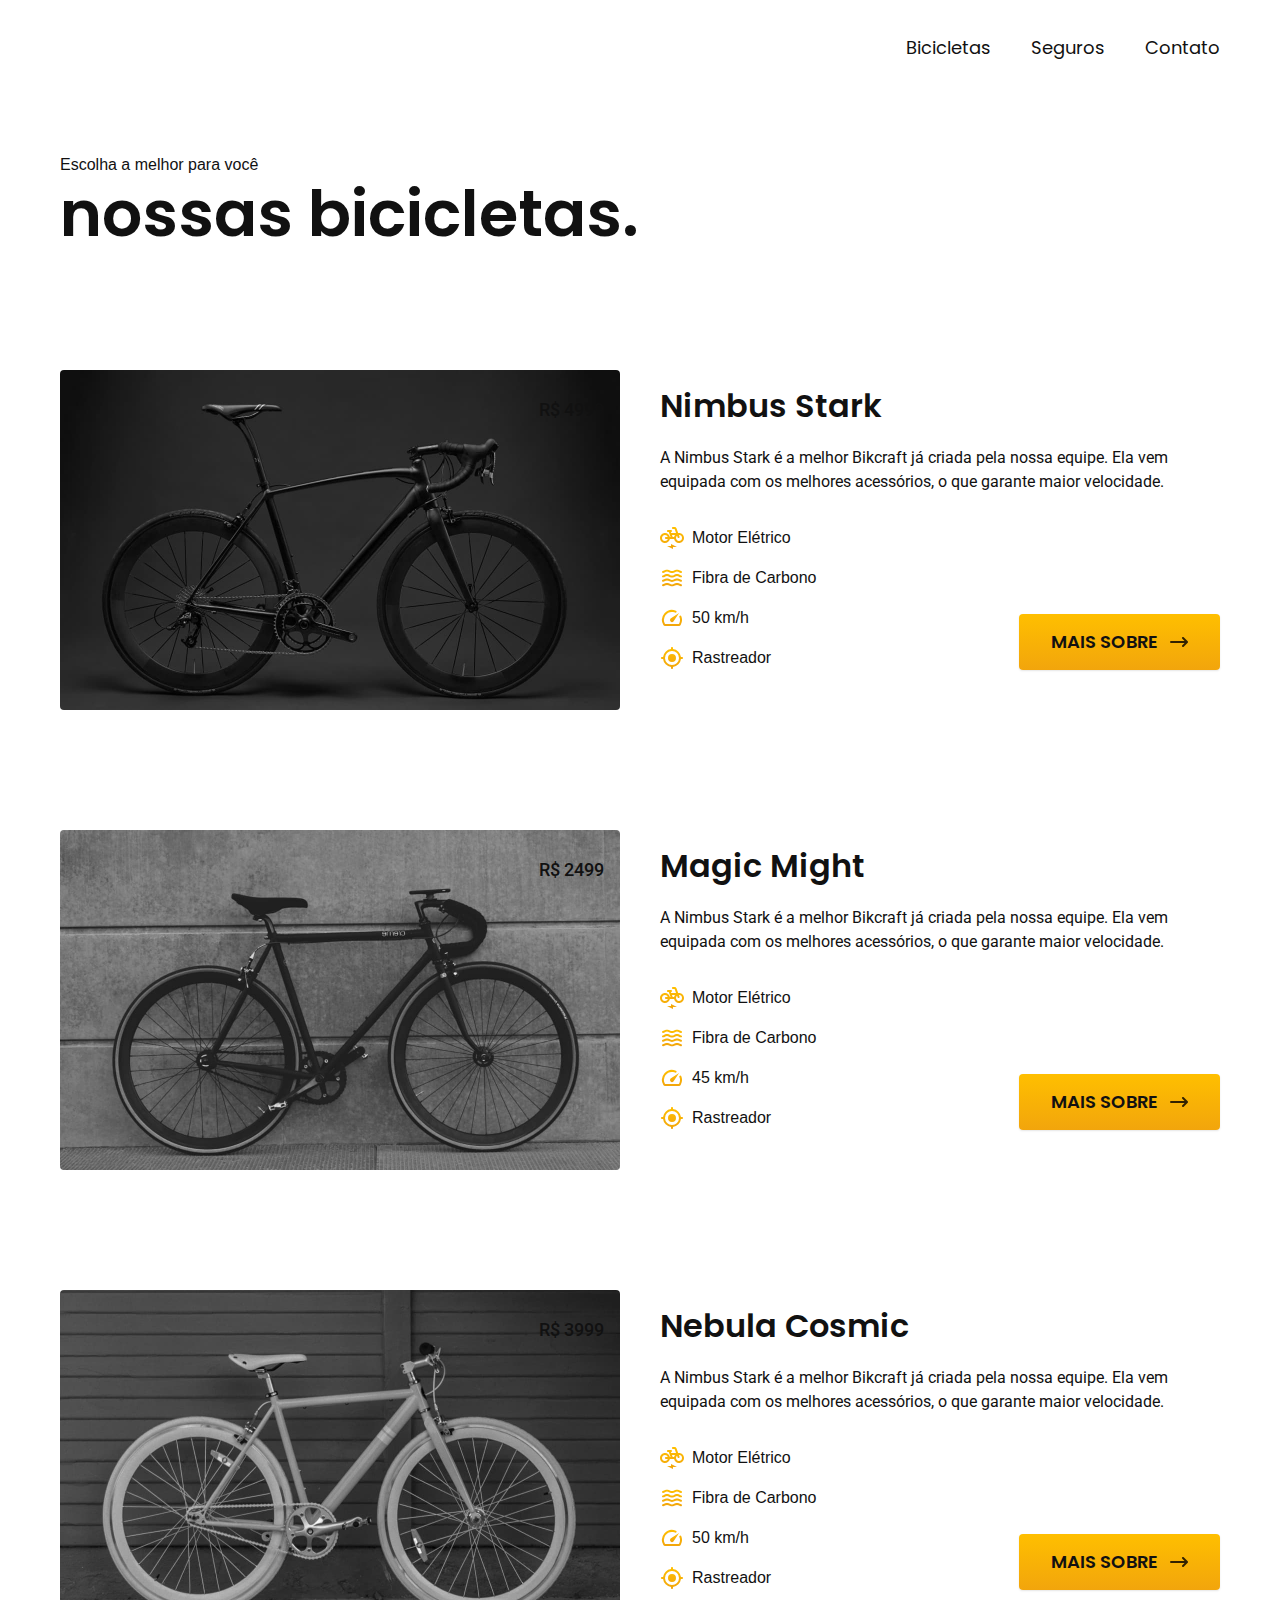
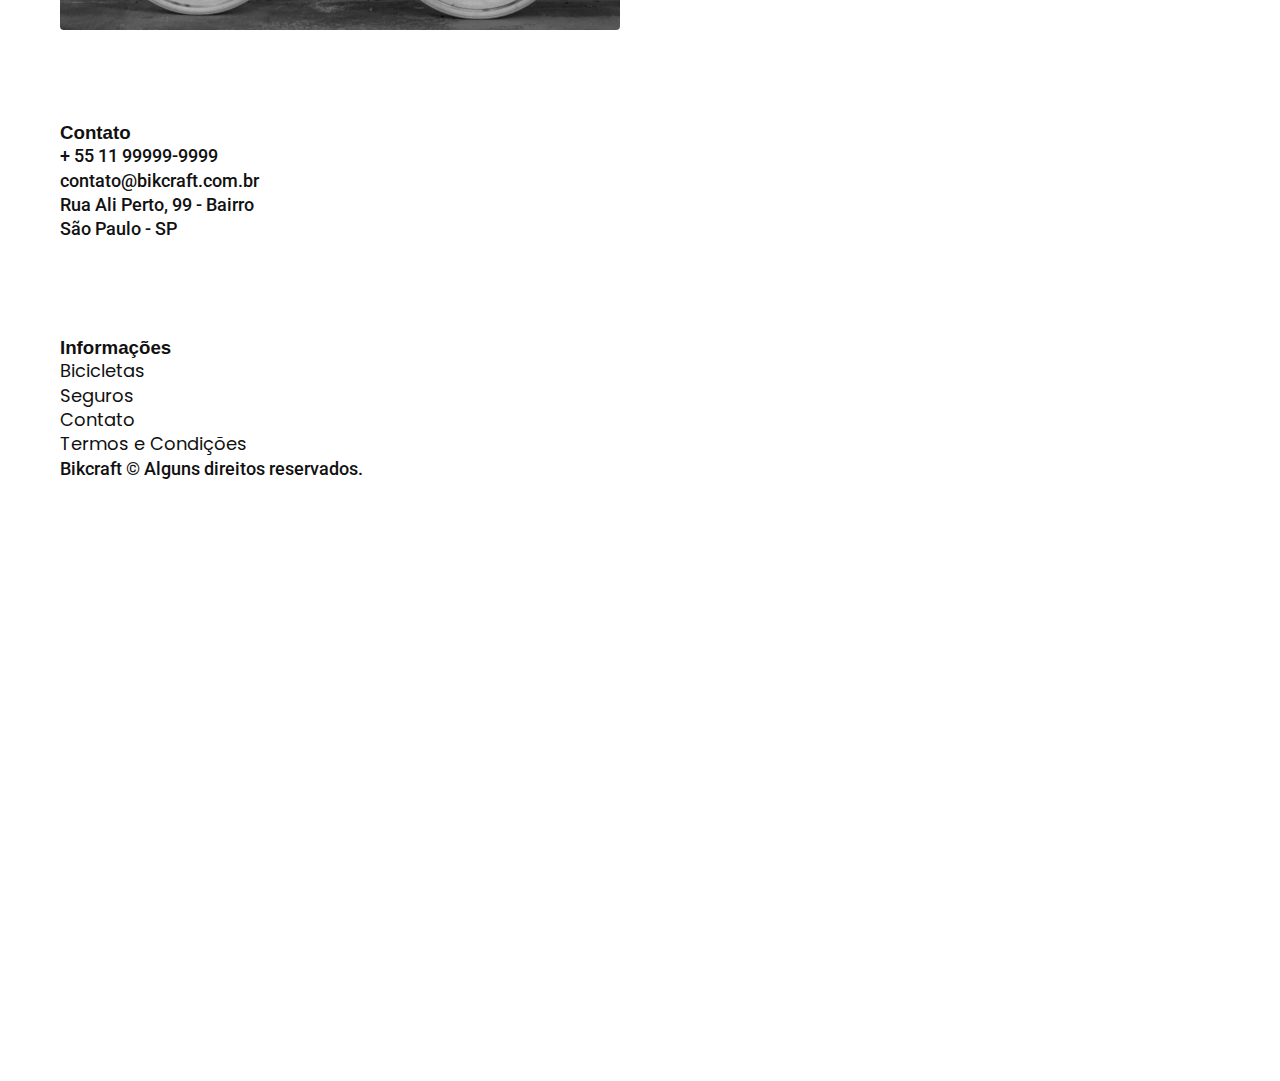
==== bicicletas.html @ a4a1ad37 "adicionado bicicletas" ====
<!DOCTYPE html>
<html lang="pt-br">

<head>
  <meta charset="UTF-8">
  <meta name="viewport" content="width=device-width, initial-scale=1.0">

  <title>Bicicletas | Bikcraft</title>
  <meta name="description" content="Bicicletas elétricas de alta precisão e qualidade, feitas sob medida para o cliente. Explore o mundo na sua velocidade com a Bikcraft.">

  <link rel="stylesheet" href="./css/style.css">

  <link rel="preconnect" href="https://fonts.googleapis.com">
  <link rel="preconnect" href="https://fonts.gstatic.com" crossorigin>
  <link href="https://fonts.googleapis.com/css2?family=Merriweather:ital,wght@1,900&family=Poppins:wght@400;600&family=Roboto:wght@400;500&display=swap" rel="stylesheet">
</head>

<body id="bicicletas">
  <header class="header-bg">
    <div class="header container">
      <a href="./">
        <img src="./img/bikcraft.svg" alt="Bikcraft">
      </a>

      <nav aria-label="primaria">
        <ul class="header-menu font-1-m cor-0">
          <li><a href="./bicicletas.html">Bicicletas</a></li>
          <li><a href="./seguros.html">Seguros</a></li>
          <li><a href="./contato.html">Contato</a></li>
        </ul>
      </nav>
    </div>
  </header>


  <main>
    <div class="titulo-bg">
      <div class="titulo container">
        <p class="font-2-1-b cor-5">Escolha a melhor para você</p>
        <h1 class="font-1-xxl cor-0">nossas bicicletas<span class="cor-p1">.</span></h1>
      </div>
    </div>


    <div class="bicicletas container">
      <div class="bicicletas-imagem">
        <img src="./img/bicicletas/nimbus.jpg" alt="Bicicleta preta">
        <span class="font-2-m cor-0">R$ 4999</span>
      </div>

      <div class="bicicletas-conteudo">
        <h2 class="font-1-xl">Nimbus Stark</h2>
        <p class="font-2-s cor-8">A Nimbus Stark é a melhor Bikcraft já criada pela nossa equipe. Ela vem equipada com os melhores acessórios, o que garante maior velocidade.</p>
        <ul class="-1-m cor-8">
          <li>
            <img src="img/icones/eletrica.svg" alt="">
            Motor Elétrico
          </li>

          <li>
            <img src="img/icones/carbono.svg" alt="">
            Fibra de Carbono
          </li>

          <li>
            <img src="img/icones/velocidade.svg" alt="">
            50 km/h
          </li>

          <li>
            <img src="img/icones/rastreador.svg" alt="">
            Rastreador
          </li>
        </ul>

        <a class="botao seta" href="./bicicletas/nimbus.html">Mais Sobre</a>
      </div>
    </div>


    <div class="bicicletas-bg">
      <div class="bicicletas container">
        <div class="bicicletas-imagem">
          <img src="./img/bicicletas/magic.jpg" alt="Bicicleta preta">
          <span class="font-2-m cor-0">R$ 2499</span>
        </div>

        <div class="bicicletas-conteudo">
          <h2 class="font-1-xl cor-0">Magic Might</h2>
          <p class="font-2-s cor-5">A Nimbus Stark é a melhor Bikcraft já criada pela nossa equipe. Ela vem equipada com os melhores acessórios, o que garante maior velocidade.</p>
          <ul class="-1-m cor-5">
            <li>
              <img src="img/icones/eletrica.svg" alt="">
              Motor Elétrico
            </li>

            <li>
              <img src="img/icones/carbono.svg" alt="">
              Fibra de Carbono
            </li>

            <li>
              <img src="img/icones/velocidade.svg" alt="">
              45 km/h
            </li>

            <li>
              <img src="img/icones/rastreador.svg" alt="">
              Rastreador
            </li>
          </ul>
          <a class="botao seta" href="./bicicletas/magic.html">Mais Sobre</a>
        </div>

      </div>
    </div>


    <div class="bicicletas container">
      <div class="bicicletas-imagem">
        <img src="./img/bicicletas/nebula.jpg" alt="Bicicleta preta">
        <span class="font-2-m cor-0">R$ 3999</span>
      </div>

      <div class="bicicletas-conteudo">
        <h2 class="font-1-xl">Nebula Cosmic</h2>
        <p class="font-2-s cor-8">A Nimbus Stark é a melhor Bikcraft já criada pela nossa equipe. Ela vem equipada com os melhores acessórios, o que garante maior velocidade.</p>
        <ul class="-1-m cor-8">
          <li>
            <img src="img/icones/eletrica.svg" alt="">
            Motor Elétrico
          </li>

          <li>
            <img src="img/icones/carbono.svg" alt="">
            Fibra de Carbono
          </li>

          <li>
            <img src="img/icones/velocidade.svg" alt="">
            50 km/h
          </li>

          <li>
            <img src="img/icones/rastreador.svg" alt="">
            Rastreador
          </li>
        </ul>
        <a class="botao seta" href="./bicicletas/nebula.html">Mais Sobre</a>
      </div>

    </div>

  </main>

  <footer class="footer-bg">
    <div class="footer container">
      <img src="./img/bikcraft.svg" alt="Bikcraft">
      <div class="footer-contato">
        <h3 class="font-2-1-b cor-0">Contato</h3>
        <ul class="font-2-m cor-5">
          <li><a href="tel:+5511999999999">+ 55 11 99999-9999</a></li>
          <li><a href="mailto:contato@bikcraft.com.br">contato@bikcraft.com.br</a></li>
          <li>Rua Ali Perto, 99 - Bairro</li>
          <li>São Paulo - SP</li>
        </ul>
        <div class="footer-redes">
          <a href="./">
            <img src="./img/redes/instagram.svg" alt="Instagram">
          </a>

          <a href="./">
            <img src="./img/redes/facebook.svg" alt="Facebook">
          </a>

          <a href="./">
            <img src="./img/redes/youtube.svg" alt="Youtube">
          </a>

        </div>
      </div>
      <div class="footer-informacoes">
        <h3 class="font-2-1-b cor-0">Informações</h3>
        <nav>
          <ul class="font-1-m cor-5">
            <li><a href="./bicicletas.html">Bicicletas</a></li>
            <li><a href="./seguros.html">Seguros</a></li>
            <li><a href="./contato.html">Contato</a></li>
            <li><a href="./termos.html">Termos e Condições</a></li>
          </ul>
        </nav>
      </div>
      <p class="footer-copy font-2-m cor-6">Bikcraft © Alguns direitos reservados.</p>
    </div>
  </footer>
</body>

</html>
---- css/style.css ----
@import "./global/global.css";
@import "./utilidades/tipografia.css";
@import "./utilidades/cores.css";

@import "./global/header.css";
@import "./global/footer.css";

/*Utilidades*/
@import "./utilidades/componentes.css";

/*Home*/
@import "./home/introducao.css";
@import "./home/tecnologia.css";
@import "./home/parceiros.css";
@import "./home/depoimento.css";

/*Bicicletas*/
@import "./bicicletas/bicicletas-lista.css";
@import "./bicicletas/bicicletas.css";

/*seguros*/
@import "./seguros/seguros.css";

/*Termos*/
@import "./termos/termos.css";
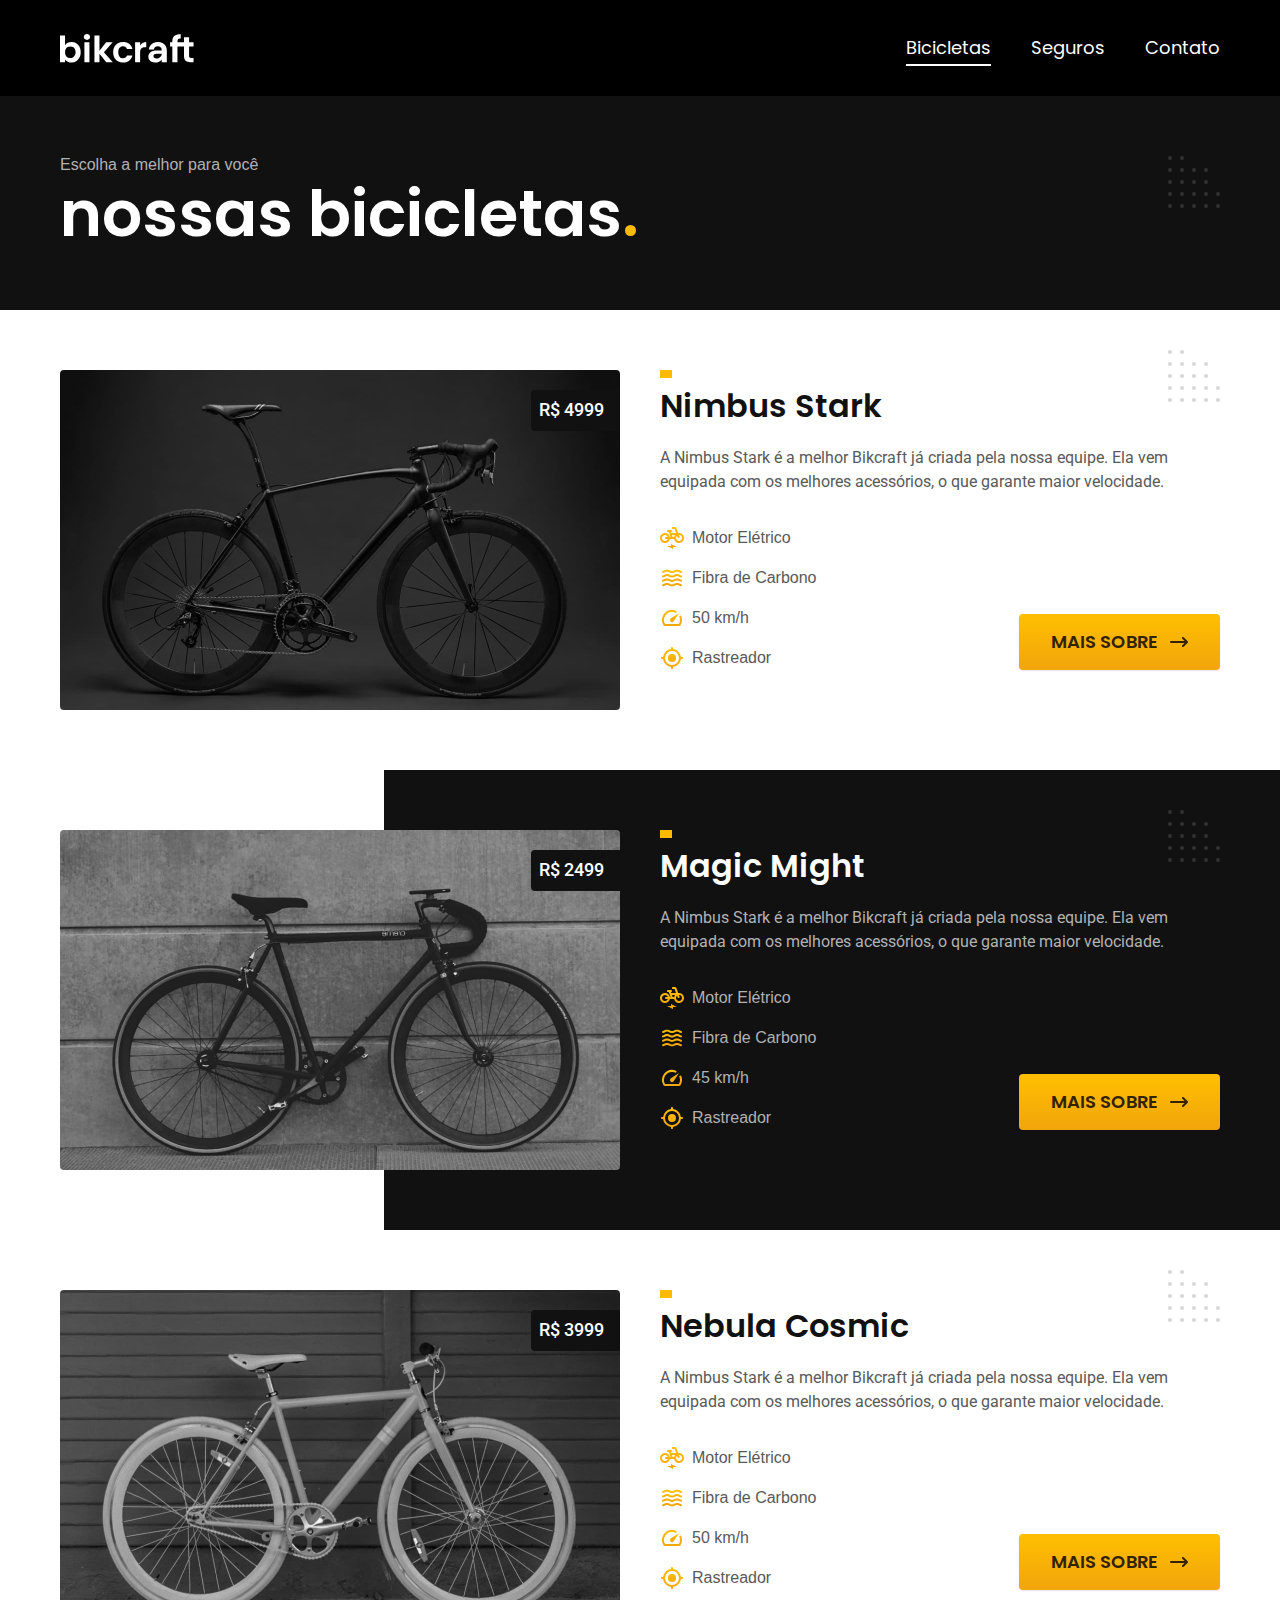
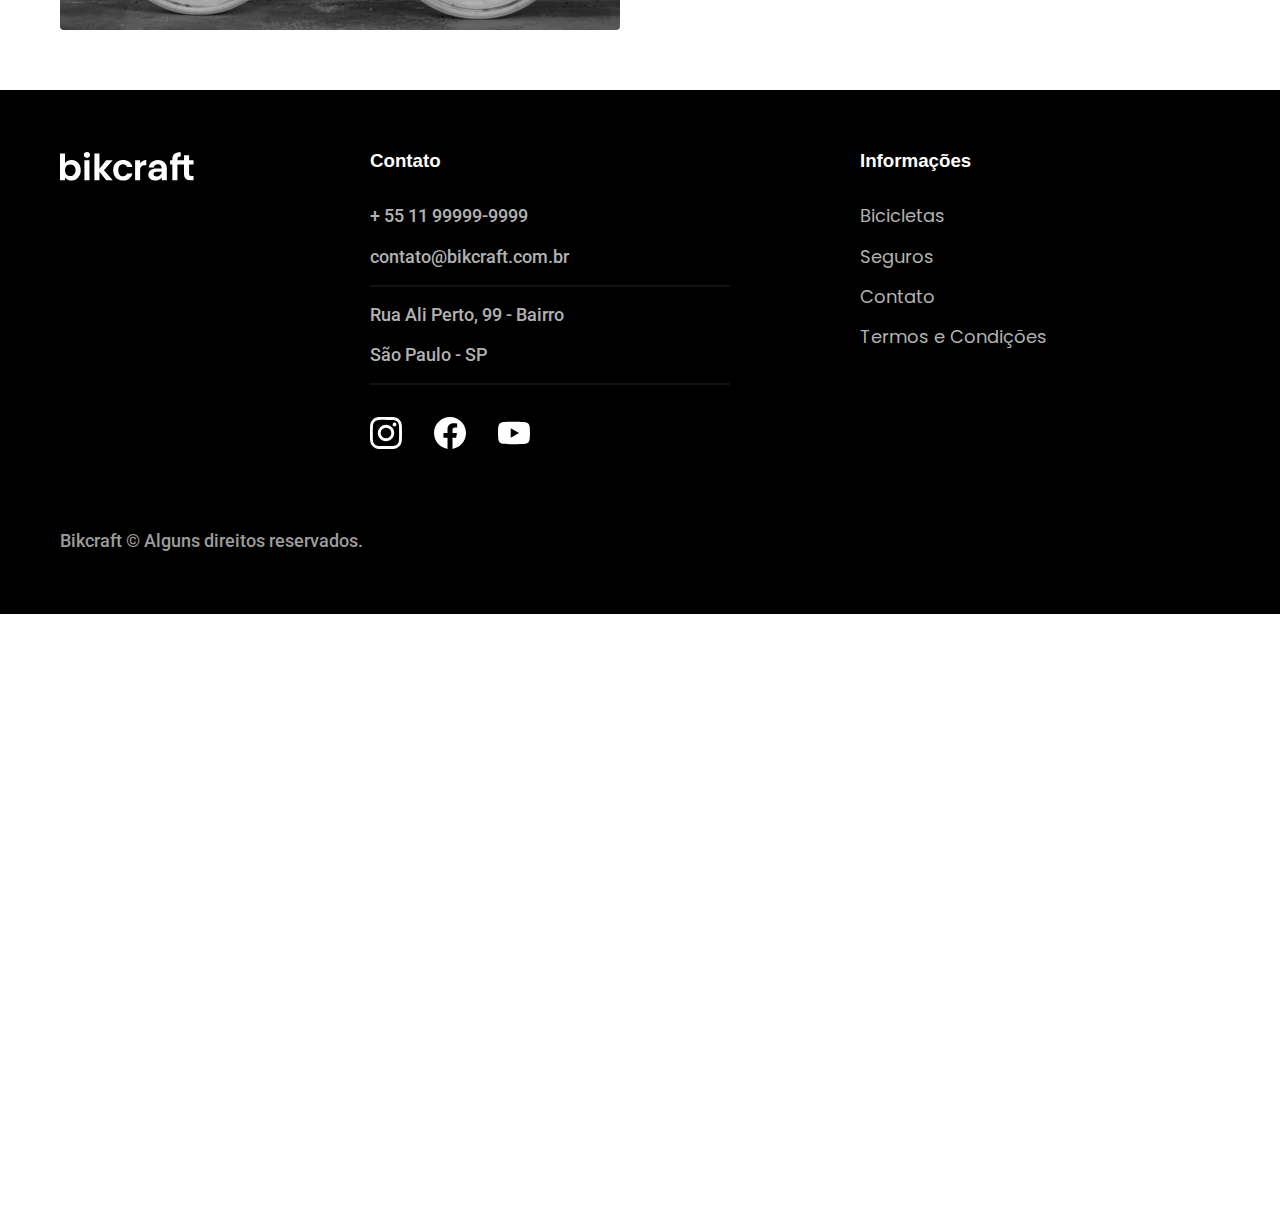
==== commit eacf848d: "otimizado para producao" ====
--- a/bicicletas.html
+++ b/bicicletas.html
@@ -8,11 +8,14 @@
   <title>Bicicletas | Bikcraft</title>
   <meta name="description" content="Bicicletas elétricas de alta precisão e qualidade, feitas sob medida para o cliente. Explore o mundo na sua velocidade com a Bikcraft.">
 
-  <link rel="stylesheet" href="./css/style.css">
+  <link rel="icon" href="favicon.svg" type="image/svg+xml">
+  <link rel="preload" href="./css/style.min.css" as="style">
+  <link rel="stylesheet" href="./css/style.min.css">
 
   <link rel="preconnect" href="https://fonts.googleapis.com">
   <link rel="preconnect" href="https://fonts.gstatic.com" crossorigin>
   <link href="https://fonts.googleapis.com/css2?family=Merriweather:ital,wght@1,900&family=Poppins:wght@400;600&family=Roboto:wght@400;500&display=swap" rel="stylesheet">
+  <script>document.documentElement.classList.add('js')  </script>
 </head>
 
 <body id="bicicletas">
@@ -193,6 +196,7 @@
       <p class="footer-copy font-2-m cor-6">Bikcraft © Alguns direitos reservados.</p>
     </div>
   </footer>
+  <script src="./js/script.js"></script>
 </body>
 
 </html>--- a/css/style.min.css
+++ b/css/style.min.css
@@ -0,0 +1 @@
+body{margin:0;font-family:Arial,Helvetica,sans-serif;color:#111;padding-bottom:600px}blockquote,dd,h1,h2,h3,h4,p,ul{margin:0}ul{padding:0;list-style:none}a{text-decoration:none;color:inherit}img{max-width:100%;height:auto;display:block}img[src$=".jpg"]{border-radius:4px}.font-1-xs{font:400 0.75rem/1.35 Poppins,sans-serif}.font-2-xs{font:400 0.875rem/1.43 Roboto,sans-serif}.font-1-s{font:400 1rem/1.5 Poppins,sans-serif}.font-2-s{font:400 1rem/1.5 Roboto,sans-serif}.font-1-m,.font-1-m-b{font:400 1.125rem/1.35 Poppins,sans-serif}.font-1-m-b{font-weight:600}.font-2-m{font:500 1.125rem/1.35 Roboto,sans-serif}.font-1-l{font:400 1.5rem/1.5 Poppins,sans-serif}.font-2-l,.font-2-l-b{font:400 1.5rem/1.5 Roboto,sans-serif}.font-2-l-b{font-weight:500;letter-spacing:.015em;text-transform:uppercase}.font-1-xl{font:600 2rem/1.25 Poppins,sans-serif}.font-2-xl{font:500 2rem/1.25 Roboto,sans-serif}.font-1-xxl{font:600 4rem/1.125 Poppins,sans-serif}@media (max-width:1200px){.font-1-xxl{font-size:3rem}.font-2-l,.font-2-l-b{font-size:1.125rem}}@media (max-width:800px){.font-1-xxl{font-size:2rem}.font-1-xl,.font-2-xl{font-size:1.5rem}}:root{--cor-0:#ffffff;--cor-1:#f7f7f7;--cor-2:#ededed;--cor-3:#dedede;--cor-4:#cccccc;--cor-5:#b2b2b2;--cor-6:#9c9c9c;--cor-7:#717171;--cor-8:#595959;--cor-9:#404040;--cor-10:#2e2e2e;--cor-11:#111111;--cor-12:#000000;--cor-p1:#ffbb00;--cor-p2:#e4a30b;--cor-p3:#a66f00;--cor-p4:#664400;--cor-p5:#332200}.cor-0{color:var(--cor-0)}.cor-1{color:var(--cor-1)}.cor-2{color:var(--cor-2)}.cor-3{color:var(--cor-3)}.cor-4{color:var(--cor-4)}.cor-5{color:var(--cor-5)}.cor-6{color:var(--cor-6)}.cor-7{color:var(--cor-7)}.cor-8{color:var(--cor-8)}.cor-9{color:var(--cor-9)}.cor-10{color:var(--cor-10)}.cor-11{color:var(--cor-11)}.cor-12{color:var(--cor-12)}.cor-p1{color:var(--cor-p1)}.cor-p2{color:var(--cor-p2)}.cor-p3{color:var(--cor-p3)}.cor-p4{color:var(--cor-p4)}.cor-p5{color:var(--cor-p5)}.js .fadeInDown{transform:translate3d(0,-20px,0)}.js .fadeInUp{transform:translate3d(0,20px,0)}.js .fadeInRight{transform:translate3d(20px,0,0)}.js .fadeInLeft{transform:translate3d(-20px,0,0)}.js [data-anime]{opacity:0}.js .anime{opacity:1;transform:none;transition:transform .8s,opacity .8s}.header-bg{background:var(--cor-12)}.header{display:flex;flex-wrap:wrap;gap:20px;justify-content:space-between;align-items:center;padding-top:20px;padding-bottom:20px}.header-menu{display:flex;flex-wrap:wrap;gap:40px}.header-menu a{display:inline-block;padding:16px 0;position:relative}.header-menu a::after{content:"";display:block;height:2px;width:0;background:var(--cor-0);margin-top:4px;transition:.3s;position:absolute}.header-menu a.ativo::after,.header-menu a:hover:after{width:100%}@media (max-width:800px){.header-menu{gap:20px}.header-menu a{background:var(--cor-11);padding:12px 16px;border-radius:4px}.header-menu a:hover{background-color:var(--cor-10)}.header a:after{display:none}}@media (max-width:600px){.header-menu{gap:12px}.header-menu a{padding:8px 12px;font-size:14px}}.footer-bg{background-color:var(--cor-12)}.footer{display:grid;grid-template-columns:3fr 5fr 4fr;gap:40px;padding-top:60px;padding-bottom:60px}.footer h3{margin-bottom:32px}.footer-contato ul{margin-bottom:32px}.footer-contato li:nth-child(even):after{content:"";display:block;max-width:360px;height:2px;background:var(--cor-11);margin-top:16px}.footer li{margin-bottom:16px}.footer-redes{display:flex;gap:32px}.footer a:hover{color:var(--cor-0)}.footer-copy{grid-column:1/-1;margin-top:40px}@media (max-width:800px){.footer>img{display:none}.footer{grid-template-columns:1fr 1fr}}@media (max-width:600px){.footer{grid-template-columns:1fr;gap:60px}.footer-copy{margin-top:0}}.container{box-sizing:border-box;max-width:1200px;padding-left:20px;padding-right:20px;margin-left:auto;margin-right:auto}.botao{display:inline-block;padding:16px 32px;background:linear-gradient(#ffbf00,#f2a50c);border-radius:4px;box-shadow:0 1px 2px rgba(0,0,0,.1);text-transform:uppercase;color:var(--cor-p5);font:600 1.125rem/1.35 Poppins,sans-serif;max-width:max-content;border:none}.botao:hover{background:linear-gradient(#ffb60d,#e59317)}.botao.secundario{background:var(--cor-10);color:var(--cor-2)}.botao.secundario:hover{background:var(--cor-9)}.botao.seta{display:flex;align-items:center}.botao.seta::after{content:"";display:inline-block;width:18px;height:10px;margin-left:12px;background:url("../img/icones/seta.svg");transition:transform .2s}.botao.seta:hover::after{transform:translateX(4px)}@media (max-width:600px){.botao{padding:12px 16px;font-size:1rem}}.link{display:inline-block;color:var(--cor-p1);font:500 1.5rem/1.5 Poppins,sans-serif;text-transform:uppercase}.link::after{content:"";display:block;width:100%;height:4px;background-color:currentColor}.link:hover{color:var(--cor-0)}.titulo-bg{padding-top:60px;padding-bottom:60px;background-color:var(--cor-11)}.titulo{background:url("../img/dec/top-right.svg") no-repeat top right 20px}.titulo p{margin-bottom:4px}@media (max-width:800px){.titulo-bg{padding-top:40px;padding-bottom:40px}.titulo p{font-size:1rem;text-transform:lowercase;font-weight:400}}.form{display:grid;grid-template-columns:1fr 1fr;gap:20px}.form label{display:block;font:400 1rem/1.5 Poppins,sans-serif;margin-bottom:4px}.form .col-2{grid-column:span 2}.form input[type=email],.form input[type=text],.form textarea{font:400 1rem/1.5 Roboto,sans-serif;background:var(--cor-1);border:1px solid var(--cor-2);padding:12px;border-radius:4px;width:100%;box-sizing:border-box}.form input[type=email]:focus,.form input[type=text]:focus,.form textarea:focus{outline:0;border-color:var(--cor-p1);background:var(--cor-0);box-shadow:0 0 0 2px #fea}@media (max-width:600px){.form{grid-template-columns:1fr}.form .col-2{grid-column:1}}.introducao-bg{background:var(--cor-12) url("../img/dec/bottom-left.svg") no-repeat bottom 160px left 20px;box-shadow:inset 0 -120px var(--cor-0)}.introducao{display:grid;grid-template-columns:1fr 1fr;gap:0 40px}.introducao-conteudo{align-self:end;padding-bottom:200px}.introducao img{width:100%;height:100%;object-fit:cover;border-radius:4px}.introducao h1{margin-bottom:32px}.introducao p{margin-bottom:20px}@media (max-width:800px){.introducao-bg{background:var(--cor-11);padding-top:40px;box-shadow:inset 0 -60px #fff}.introducao{grid-template-columns:1fr;gap:32px}.introducao-conteudo{padding-bottom:0}.introducao h1{margin-bottom:16px}.introducao img{height:300px;width:100%}}.tecnologia-bg{background-color:var(--cor-11);box-shadow:inset 0 80px var(--cor-0),inset 0 -80px var(--cor-0)}.tecnologia{display:grid;grid-template-columns:1fr 1fr;gap:40px}.tecnologia-imagem img{width:100%;height:100%;object-fit:cover;object-position:left}.tecnologia-conteudo{padding-top:160px;padding-bottom:160px}.tecnologia-conteudo>span{display:block;margin-bottom:20px}.tecnologia-conteudo h2{margin-bottom:32px}.tecnologia-conteudo>p{margin-bottom:32px}.tecnologia a{margin-bottom:80px}.tecnologia-vantagens{display:flex;gap:40px}.tecnologia-vantagens h3{margin-bottom:8px;width:max-content}.tecnologia-vantagens img{width:24px;margin-bottom:8px}@media (max-width:800px){.tecnologia-bg{box-shadow:initial}.tecnologia{grid-template-columns:1fr}.tecnologia-conteudo{padding-top:60px;padding-bottom:60px}.tecnologia-imagem{display:none}.tecnologia a{margin-bottom:60px}}@media (max-width:600px){.tecnologia-vantagens{flex-direction:column}}.parceiros{padding-top:60px;padding-bottom:20px}.parceiros h2{margin-bottom:60px}.parceiros ul{padding:0 20px;max-width:1400px;display:grid;grid-template-columns:repeat(4,1fr);margin:0 auto}.parceiros li{display:flex;padding:32px;border-left:2px solid var(--cor-2)}.parceiros img{margin:auto}.parceiros li:first-child,.parceiros li:nth-child(5){border-left:none}.parceiros li:nth-child(n+5){border-top:2px solid var(--cor-2)}@media (max-width:800px){.parceiros{padding-bottom:60px}.parceiros h2{margin-bottom:20px}.parceiros ul{grid-template-columns:repeat(2,1fr)}.parceiros li{padding:20px}.parceiros li:nth-child(n+3){border-top:2px solid var(--cor-2)}.parceiros li:nth-child(odd){border-left:none}}.depoimento{display:grid;grid-template-columns:1fr 1fr;background-color:var(--cor-p1);overflow:hidden}.depoimento img{width:100%;height:100%;object-fit:cover;border-radius:0}.depoimento-conteudo{padding:40px 40px 80px 80px;align-self:end;background:url("../img/dec/bottom-right-p.svg") no-repeat bottom 40px right 40px}.depoimento-conteudo p{max-width:32ch;font-family:Merriweather,serif;font-style:italic;font-weight:900;margin-bottom:32px;position:relative}.depoimento p::before{content:"“";font-size:5rem;color:var(--cor-p2);position:absolute;left:-50px;top:-20px}.depoimento p::after{content:"”";font-size:5rem;color:var(--cor-p2);position:absolute}@media (min-width:1200px){.depoimento img{max-height:520px}}@media (max-width:800px){.depoimento{grid-template-columns:1fr;text-align:center}.depoimento-conteudo{padding:40px 20px;justify-self:center}.depoimento p::after,.depoimento p::before{font-size:2.5rem}.depoimento p::before{left:-20px;top:-10px}.depoimento img{max-height:200px}}.bicicletas-lista{padding-top:60px;padding-bottom:120px}.bicicletas-lista h2{margin-bottom:40px}.bicicletas-lista ul{display:flex;gap:40px;padding:0 20px 20px 20px;max-width:1400px;margin-left:auto;margin-right:auto;overflow-x:auto}#bicicleta .bicicletas-lista ul{padding:0 0 20px 0}.bicicletas-lista li{flex:1;min-width:280px}.bicicletas-lista a{display:block}.bicicletas-lista img{margin-bottom:16px}.bicicletas-lista h3{margin-bottom:8px;display:flex;align-items:center}.bicicletas-lista h3::before{content:"";display:inline-block;height:8px;width:12px;margin-right:8px;background-color:var(--cor-p1);transition:width .2s}.bicicletas-lista a:hover h3::before{width:24px}.bicicletas-lista li span{padding-left:20px}@media (max-width:800px){.bicicletas-lista{padding-bottom:60px}.bicicletas-lista ul{gap:20px}}.bicicletas-bg{background:linear-gradient(to right,var(--cor-0) 30%,var(--cor-11) 30%)}.bicicletas{display:grid;grid-template-columns:1fr 1fr;gap:40px;padding-top:60px;padding-bottom:60px;background:url("../img/dec/top-right.svg") no-repeat top 40px right 20px}.bicicletas-imagem{display:grid}.bicicletas-imagem img{grid-area:1/1}.bicicletas-imagem span{grid-area:1/1;place-self:start end;margin-top:20px;background:var(--cor-11);display:inline-block;padding:8px 16px 8px 8px;border-radius:4px 0 0 4px}.bicicletas-conteudo{display:grid;grid-template-columns:1fr auto;align-content:start}.bicicletas-conteudo h2,.bicicletas-conteudo p{grid-column:1/-1}.bicicletas h2{margin-bottom:20px}.bicicletas h2::before{content:"";display:block;width:12px;height:8px;background-color:var(--cor-p1);margin-bottom:8px}.bicicletas p{margin-bottom:32px}.bicicletas a{place-self:end}.bicicletas ul{display:grid;gap:16px}.bicicletas li{display:flex;align-items:center}.bicicletas-conteudo img{width:24px;margin-right:8px}@media (max-width:800px){.bicicletas-bg{background:var(--cor-11)}.bicicletas{grid-template-columns:1fr;gap:20px;padding-top:40px;padding-bottom:40px}}@media (max-width:600px){.bicicletas-conteudo{grid-template-columns:1fr}.bicicletas ul{font-size:1rem;margin-bottom:32px;grid-template-columns:1fr 1fr}.bicicletas a{place-self:start}}.bicicleta{display:grid;grid-template-columns:1fr 1fr;align-items:start;gap:40px;padding-top:60px;padding-bottom:60px}#bicicleta .titulo p{text-transform:uppercase}.bicicleta-imagens{display:flex;flex-wrap:wrap;gap:20px}.bicicleta-imagens img{flex:1;min-width:200px}.bicicleta-imagens img:first-child{min-width:100%}.bicicleta-conteudo>p{margin-bottom:32px}.bicicleta-comprar{display:grid;grid-template-columns:max-content auto;align-items:center;justify-items:start;gap:8px 12px;margin-bottom:40px}.bicicleta-comprar a{grid-row:span 2}.bicicleta-comprar span{display:flex;align-items:center;background-color:var(--cor-12);gap:8px;padding:4px 8px;border-radius:4px}.bicicleta-conteudo h2{text-transform:uppercase;letter-spacing:.015em;margin-bottom:12px}.bicicleta-ficha,.bicicleta-informacoes{padding:32px;background-color:var(--cor-12);border-radius:4px}.bicicleta-informacoes{margin-bottom:40px;display:grid;grid-template-columns:1fr 1fr;gap:32px}.bicicleta-informacoes img{width:24px;margin-bottom:8px}.bicicleta-informacoes h3{margin-bottom:8px}.bicicleta-ficha li{padding:4px 0;display:flex;justify-content:space-between;border-bottom:1px solid var(--cor-11)}.bicicleta-ficha li:last-child{border-bottom:none}.bicicleta-ficha span{color:var(--cor-6)}@media (max-width:800px){.bicicleta{grid-template-columns:1fr;padding-top:40px;padding-bottom:40px}.bicicleta-imagens{grid-row:2}}@media (max-width:400px){.bicicleta-informacoes{grid-template-columns:1fr}.bicicleta-comprar{grid-template-columns:1fr}}.seguro-bg{background-color:var(--cor-11);box-shadow:inset 0 120px var(--cor-0),inset 0 -120px var(--cor-12)}.seguro{display:grid;grid-template-columns:1fr 1fr;gap:40px}.seguro-imagem img{width:100%;height:100%;object-fit:cover}.seguro-conteudo{padding-top:180px;padding-bottom:180px}.seguro h2{margin-bottom:32px}.seguro p{margin-bottom:20px}@media (max-width:800px){.seguro-bg{box-shadow:inset 0 -60px var(--cor-12)}.seguro{grid-template-columns:1fr}.seguro-conteudo{grid-row:1;padding-top:40px;padding-bottom:0}}.seguros-bg{background:var(--cor-11)}.seguros{padding-top:60px;padding-bottom:60px;display:grid;grid-template-columns:1fr 1fr;gap:40px;align-items:center}#seguros .seguros{padding-top:0}.seguros h2{grid-column:1/-1}.seguros-item{background-color:var(--cor-12);padding:32px 32px 32px 60px;display:grid;grid-template-columns:1fr auto;border-radius:4px}.seguros-item h3{margin-bottom:40px}.seguros-item span{grid-column:2;display:block;text-align:right}.seguros-item ul{grid-column:1/-1;margin-bottom:32px}.seguros-item li{display:flex;align-items:center;position:relative}.seguros-item li+li{margin-top:20px}.seguros-item li::before{content:"";display:inline-block;width:13px;height:9px;background-image:url("../img/icones/lista.svg");position:absolute;left:-21px}.seguros-item a{grid-column:1/-1}@media (max-width:800px){.seguros{grid-template-columns:1fr}}.vantagens-bg{background-color:var(--cor-12)}.vantagens{padding-top:120px;padding-bottom:120px}.vantagens h2{margin-bottom:60px}.vantagens ul{display:grid;grid-template-columns:repeat(auto-fit,minmax(280px,max-content));gap:40px 80px}.vantagens h3,.vantagens img{margin-bottom:8px}@media (max-width:800px){.vantagens{padding-top:60px;padding-bottom:60px}.vantagens h2{margin-bottom:40px}.vantagens ul{gap:20px}}.perguntas{padding-top:120px;padding-bottom:120px}.perguntas h2{margin-bottom:60px}.perguntas dl>div{padding:20px;border-radius:4px}.perguntas dl>div:nth-child(odd){background-color:var(--cor-1)}.perguntas button{display:grid;grid-template-columns:auto 1fr auto;align-items:center;gap:8px;cursor:pointer;border:none;background:0 0;width:100%;text-align:left}.perguntas button::before{content:"";display:inline-block;width:12px;height:8px;background-color:var(--cor-p1)}.perguntas button::after{content:"";display:inline-block;width:14px;height:6px;background-image:url("../img/icones/seta-abrir.svg");transition:.3s}.perguntas button:hover::after,.perguntas button[aria-expanded=true]::after{transform:rotate(180deg)}.js .perguntas dd{display:none}.js .perguntas dd.ativa{display:block}.perguntas dd{padding-left:20px;padding-top:16px;max-width:80ch}@media (max-width:800px){.perguntas{padding-top:60px;padding-bottom:60px}.perguntas h2{margin-bottom:40px}}#contato{background:linear-gradient(var(--cor-11) 600px,var(--cor-1) 0)}.contato{display:grid;grid-template-columns:5fr 7fr}.contato-dados,.contato-formulario{padding:60px;box-shadow:0 1px 2px rgba(0,0,0,.1)}.contato-dados{border-radius:5px 0 0 5px;background:var(--cor-12) url("../img/dec/bottom-left.svg") no-repeat bottom 20px left 20px}.contato-formulario{border-radius:0 5px 5px 0;background:var(--cor-0) url("../img/dec/bottom-right.svg") no-repeat bottom 20px right 20px}.contato-dados h2{margin-bottom:60px}.contato-endereco{padding-left:28px;margin-bottom:32px;background:url("../img/icones/local.svg") no-repeat 0 2px}.contato-endereco p{margin-bottom:8px}.contato-meios a{display:block;max-width:max-content;margin-bottom:8px;padding-left:28px}.contato-meios a:hover{color:var(--cor-0)}.contato-meios a:first-child{background:url("../img/icones/email.svg") no-repeat 0 2px}.contato-meios a:nth-child(2){margin-bottom:32px}.contato-meios a:nth-child(3){background:url("../img/icones/telefone.svg") no-repeat 0 2px;margin-bottom:60px}.contato-redes{display:flex;gap:32px;padding-left:28px}@media (max-width:800px){.contato{grid-template-columns:1fr}.contato-dados,.contato-formulario{padding:20px}.contato-dados{border-radius:5px 5px 0 0;background:var(--cor-12)}.contato-formulario{border-radius:0 0 5px 5px}.contato-dados h2,.contato-meios a:nth-child(3){margin-bottom:32px}.contato-redes{margin-bottom:12px}}.lojas{display:grid;grid-template-columns:1fr 1fr;gap:0 40px;padding-top:120px;padding-bottom:120px}.lojas h2{grid-column:1/-1;margin-bottom:60px}.lojas img{border-radius:4px 4px 0 0}.lojas-item{border-radius:4px;background:var(--cor-0);box-shadow:0 1px 2px rgba(0,0,0,.1)}.lojas-conteudo{display:grid;grid-template-columns:1fr 1fr;gap:32px 16px;padding:32px}.lojas-conteudo h3,.lojas-tempo{grid-column:1/-1}.lojas-dados{display:grid;gap:8px;border-left:2px solid var(--cor-2);padding-left:12px}.lojas-tempo{display:flex;align-items:center;gap:8px}@media (max-width:800px){.lojas{gap:20px;padding-top:60px;padding-bottom:60px}.lojas h2{margin-bottom:32px}.lojas-conteudo{grid-template-columns:1fr}}@media (max-width:600px){.lojas{grid-template-columns:1fr}}#orcamento{background:linear-gradient(var(--cor-11) 600px,var(--cor-1) 0)}.orcamento{display:grid;grid-template-columns:5fr 7fr;padding-bottom:120px}.orcamento h2{text-transform:uppercase;position:relative;display:flex;align-items:center}.orcamento h2::before{content:"";display:inline-block;width:4px;height:8px;background-color:var(--cor-p1);position:absolute;left:-12px}.orcamento-dados,.orcamento-produto{padding:60px;box-shadow:0 1px 2px rgba(0,0,0,.1)}.orcamento-produto{border-radius:5px 0 0 5px;background:var(--cor-12) url("../img/dec/bottom-left.svg") no-repeat bottom 20px left 20px;display:grid;grid-template-columns:1fr 1fr;gap:20px;align-content:start}.orcamento-produto>*{grid-column:1/-1}.orcamento-produto>label{grid-column:initial}.orcamento-produto label{font:600 1rem/1.5 Poppins,sans-serif;cursor:pointer;color:var(--cor-4);background-color:var(--cor-10);display:block;padding:12px 16px;border-radius:4px;display:grid;grid-template-columns:auto 1fr auto;align-items:center;border:1px solida var(--cor-10)}.orcamento-produto input:checked+label{background:var(--cor-0);color:var(--cor-11)}.orcamento-produto label::before{content:"";display:inline-block;box-sizing:border-box;width:12px;height:12px;border:1px solid var(--cor-6);border-radius:50%;margin-right:8px}.orcamento-produto input:checked+label::before{border-color:var(--cor-7);box-shadow:inset 0 0 0 3px var(--cor-0),inset 0 0 0 6px var(--cor-7)}.orcamento-produto label:hover{background-color:var(--cor-9);border-color:var(--cor-9)}.orcamento-produto input:focus+label{box-shadow:0 0 0 2px var(--cor-p1);border-color:var(--cor-12)}.orcamento-produto label span{display:none}.orcamento-produto input:checked+label span{display:inline-block}.orcamento-produto input{opacity:0;position:absolute;pointer-events:none}.orcamento-dados{border-radius:0 5px 5px 0;background:var(--cor-0);background:var(--cor-0) url("../img/dec/bottom-right.svg") no-repeat bottom 20px right 20px}.orcamento-conteudo{display:none}.orcamento-conteudo h2,.orcamento-dados h2:nth-last-of-type(n+2){margin-top:20px}#bikcraft:checked~#orcamento-bikcraft,#seguro:checked~#orcamento-seguro{display:grid;gap:20px}.orcamento-detalhes{display:none;background:var(--cor-0);padding:20px;grid-template-columns:1fr 1fr;border-radius:4px;align-items:center}.orcamento-detalhes li{display:flex;align-items:center;margin-bottom:8px}.orcamento-detalhes li img{width:16px;margin-right:8px}.orcamento-produto input:checked+label+.orcamento-detalhes{display:grid}@media (max-width:1200px){.orcamento-dados,.orcamento-produto{padding:32px}}@media (max-width:800px){.orcamento{grid-template-columns:1fr}.orcamento-produto{border-radius:5px 5px 0 0;background:var(--cor-12)}.orcamento-dados{border-radius:0 0 5px 5px}}@media (max-width:400px){.orcamento-produto{grid-template-columns:1fr}}.termos{padding-top:80px;padding-bottom:80px}.termos h2{font-weight:600;margin-bottom:20px}.termos p+h2{margin-top:40px}.termos p{margin-bottom:24px;max-width:75ch}--- a/css/style.min.css
+++ b/css/style.min.css
@@ -0,0 +1 @@
+body{margin:0;font-family:Arial,Helvetica,sans-serif;color:#111;padding-bottom:600px}blockquote,dd,h1,h2,h3,h4,p,ul{margin:0}ul{padding:0;list-style:none}a{text-decoration:none;color:inherit}img{max-width:100%;height:auto;display:block}img[src$=".jpg"]{border-radius:4px}.font-1-xs{font:400 0.75rem/1.35 Poppins,sans-serif}.font-2-xs{font:400 0.875rem/1.43 Roboto,sans-serif}.font-1-s{font:400 1rem/1.5 Poppins,sans-serif}.font-2-s{font:400 1rem/1.5 Roboto,sans-serif}.font-1-m,.font-1-m-b{font:400 1.125rem/1.35 Poppins,sans-serif}.font-1-m-b{font-weight:600}.font-2-m{font:500 1.125rem/1.35 Roboto,sans-serif}.font-1-l{font:400 1.5rem/1.5 Poppins,sans-serif}.font-2-l,.font-2-l-b{font:400 1.5rem/1.5 Roboto,sans-serif}.font-2-l-b{font-weight:500;letter-spacing:.015em;text-transform:uppercase}.font-1-xl{font:600 2rem/1.25 Poppins,sans-serif}.font-2-xl{font:500 2rem/1.25 Roboto,sans-serif}.font-1-xxl{font:600 4rem/1.125 Poppins,sans-serif}@media (max-width:1200px){.font-1-xxl{font-size:3rem}.font-2-l,.font-2-l-b{font-size:1.125rem}}@media (max-width:800px){.font-1-xxl{font-size:2rem}.font-1-xl,.font-2-xl{font-size:1.5rem}}:root{--cor-0:#ffffff;--cor-1:#f7f7f7;--cor-2:#ededed;--cor-3:#dedede;--cor-4:#cccccc;--cor-5:#b2b2b2;--cor-6:#9c9c9c;--cor-7:#717171;--cor-8:#595959;--cor-9:#404040;--cor-10:#2e2e2e;--cor-11:#111111;--cor-12:#000000;--cor-p1:#ffbb00;--cor-p2:#e4a30b;--cor-p3:#a66f00;--cor-p4:#664400;--cor-p5:#332200}.cor-0{color:var(--cor-0)}.cor-1{color:var(--cor-1)}.cor-2{color:var(--cor-2)}.cor-3{color:var(--cor-3)}.cor-4{color:var(--cor-4)}.cor-5{color:var(--cor-5)}.cor-6{color:var(--cor-6)}.cor-7{color:var(--cor-7)}.cor-8{color:var(--cor-8)}.cor-9{color:var(--cor-9)}.cor-10{color:var(--cor-10)}.cor-11{color:var(--cor-11)}.cor-12{color:var(--cor-12)}.cor-p1{color:var(--cor-p1)}.cor-p2{color:var(--cor-p2)}.cor-p3{color:var(--cor-p3)}.cor-p4{color:var(--cor-p4)}.cor-p5{color:var(--cor-p5)}.js .fadeInDown{transform:translate3d(0,-20px,0)}.js .fadeInUp{transform:translate3d(0,20px,0)}.js .fadeInRight{transform:translate3d(20px,0,0)}.js .fadeInLeft{transform:translate3d(-20px,0,0)}.js [data-anime]{opacity:0}.js .anime{opacity:1;transform:none;transition:transform .8s,opacity .8s}.header-bg{background:var(--cor-12)}.header{display:flex;flex-wrap:wrap;gap:20px;justify-content:space-between;align-items:center;padding-top:20px;padding-bottom:20px}.header-menu{display:flex;flex-wrap:wrap;gap:40px}.header-menu a{display:inline-block;padding:16px 0;position:relative}.header-menu a::after{content:"";display:block;height:2px;width:0;background:var(--cor-0);margin-top:4px;transition:.3s;position:absolute}.header-menu a.ativo::after,.header-menu a:hover:after{width:100%}@media (max-width:800px){.header-menu{gap:20px}.header-menu a{background:var(--cor-11);padding:12px 16px;border-radius:4px}.header-menu a:hover{background-color:var(--cor-10)}.header a:after{display:none}}@media (max-width:600px){.header-menu{gap:12px}.header-menu a{padding:8px 12px;font-size:14px}}.footer-bg{background-color:var(--cor-12)}.footer{display:grid;grid-template-columns:3fr 5fr 4fr;gap:40px;padding-top:60px;padding-bottom:60px}.footer h3{margin-bottom:32px}.footer-contato ul{margin-bottom:32px}.footer-contato li:nth-child(even):after{content:"";display:block;max-width:360px;height:2px;background:var(--cor-11);margin-top:16px}.footer li{margin-bottom:16px}.footer-redes{display:flex;gap:32px}.footer a:hover{color:var(--cor-0)}.footer-copy{grid-column:1/-1;margin-top:40px}@media (max-width:800px){.footer>img{display:none}.footer{grid-template-columns:1fr 1fr}}@media (max-width:600px){.footer{grid-template-columns:1fr;gap:60px}.footer-copy{margin-top:0}}.container{box-sizing:border-box;max-width:1200px;padding-left:20px;padding-right:20px;margin-left:auto;margin-right:auto}.botao{display:inline-block;padding:16px 32px;background:linear-gradient(#ffbf00,#f2a50c);border-radius:4px;box-shadow:0 1px 2px rgba(0,0,0,.1);text-transform:uppercase;color:var(--cor-p5);font:600 1.125rem/1.35 Poppins,sans-serif;max-width:max-content;border:none}.botao:hover{background:linear-gradient(#ffb60d,#e59317)}.botao.secundario{background:var(--cor-10);color:var(--cor-2)}.botao.secundario:hover{background:var(--cor-9)}.botao.seta{display:flex;align-items:center}.botao.seta::after{content:"";display:inline-block;width:18px;height:10px;margin-left:12px;background:url("../img/icones/seta.svg");transition:transform .2s}.botao.seta:hover::after{transform:translateX(4px)}@media (max-width:600px){.botao{padding:12px 16px;font-size:1rem}}.link{display:inline-block;color:var(--cor-p1);font:500 1.5rem/1.5 Poppins,sans-serif;text-transform:uppercase}.link::after{content:"";display:block;width:100%;height:4px;background-color:currentColor}.link:hover{color:var(--cor-0)}.titulo-bg{padding-top:60px;padding-bottom:60px;background-color:var(--cor-11)}.titulo{background:url("../img/dec/top-right.svg") no-repeat top right 20px}.titulo p{margin-bottom:4px}@media (max-width:800px){.titulo-bg{padding-top:40px;padding-bottom:40px}.titulo p{font-size:1rem;text-transform:lowercase;font-weight:400}}.form{display:grid;grid-template-columns:1fr 1fr;gap:20px}.form label{display:block;font:400 1rem/1.5 Poppins,sans-serif;margin-bottom:4px}.form .col-2{grid-column:span 2}.form input[type=email],.form input[type=text],.form textarea{font:400 1rem/1.5 Roboto,sans-serif;background:var(--cor-1);border:1px solid var(--cor-2);padding:12px;border-radius:4px;width:100%;box-sizing:border-box}.form input[type=email]:focus,.form input[type=text]:focus,.form textarea:focus{outline:0;border-color:var(--cor-p1);background:var(--cor-0);box-shadow:0 0 0 2px #fea}@media (max-width:600px){.form{grid-template-columns:1fr}.form .col-2{grid-column:1}}.introducao-bg{background:var(--cor-12) url("../img/dec/bottom-left.svg") no-repeat bottom 160px left 20px;box-shadow:inset 0 -120px var(--cor-0)}.introducao{display:grid;grid-template-columns:1fr 1fr;gap:0 40px}.introducao-conteudo{align-self:end;padding-bottom:200px}.introducao img{width:100%;height:100%;object-fit:cover;border-radius:4px}.introducao h1{margin-bottom:32px}.introducao p{margin-bottom:20px}@media (max-width:800px){.introducao-bg{background:var(--cor-11);padding-top:40px;box-shadow:inset 0 -60px #fff}.introducao{grid-template-columns:1fr;gap:32px}.introducao-conteudo{padding-bottom:0}.introducao h1{margin-bottom:16px}.introducao img{height:300px;width:100%}}.tecnologia-bg{background-color:var(--cor-11);box-shadow:inset 0 80px var(--cor-0),inset 0 -80px var(--cor-0)}.tecnologia{display:grid;grid-template-columns:1fr 1fr;gap:40px}.tecnologia-imagem img{width:100%;height:100%;object-fit:cover;object-position:left}.tecnologia-conteudo{padding-top:160px;padding-bottom:160px}.tecnologia-conteudo>span{display:block;margin-bottom:20px}.tecnologia-conteudo h2{margin-bottom:32px}.tecnologia-conteudo>p{margin-bottom:32px}.tecnologia a{margin-bottom:80px}.tecnologia-vantagens{display:flex;gap:40px}.tecnologia-vantagens h3{margin-bottom:8px;width:max-content}.tecnologia-vantagens img{width:24px;margin-bottom:8px}@media (max-width:800px){.tecnologia-bg{box-shadow:initial}.tecnologia{grid-template-columns:1fr}.tecnologia-conteudo{padding-top:60px;padding-bottom:60px}.tecnologia-imagem{display:none}.tecnologia a{margin-bottom:60px}}@media (max-width:600px){.tecnologia-vantagens{flex-direction:column}}.parceiros{padding-top:60px;padding-bottom:20px}.parceiros h2{margin-bottom:60px}.parceiros ul{padding:0 20px;max-width:1400px;display:grid;grid-template-columns:repeat(4,1fr);margin:0 auto}.parceiros li{display:flex;padding:32px;border-left:2px solid var(--cor-2)}.parceiros img{margin:auto}.parceiros li:first-child,.parceiros li:nth-child(5){border-left:none}.parceiros li:nth-child(n+5){border-top:2px solid var(--cor-2)}@media (max-width:800px){.parceiros{padding-bottom:60px}.parceiros h2{margin-bottom:20px}.parceiros ul{grid-template-columns:repeat(2,1fr)}.parceiros li{padding:20px}.parceiros li:nth-child(n+3){border-top:2px solid var(--cor-2)}.parceiros li:nth-child(odd){border-left:none}}.depoimento{display:grid;grid-template-columns:1fr 1fr;background-color:var(--cor-p1);overflow:hidden}.depoimento img{width:100%;height:100%;object-fit:cover;border-radius:0}.depoimento-conteudo{padding:40px 40px 80px 80px;align-self:end;background:url("../img/dec/bottom-right-p.svg") no-repeat bottom 40px right 40px}.depoimento-conteudo p{max-width:32ch;font-family:Merriweather,serif;font-style:italic;font-weight:900;margin-bottom:32px;position:relative}.depoimento p::before{content:"“";font-size:5rem;color:var(--cor-p2);position:absolute;left:-50px;top:-20px}.depoimento p::after{content:"”";font-size:5rem;color:var(--cor-p2);position:absolute}@media (min-width:1200px){.depoimento img{max-height:520px}}@media (max-width:800px){.depoimento{grid-template-columns:1fr;text-align:center}.depoimento-conteudo{padding:40px 20px;justify-self:center}.depoimento p::after,.depoimento p::before{font-size:2.5rem}.depoimento p::before{left:-20px;top:-10px}.depoimento img{max-height:200px}}.bicicletas-lista{padding-top:60px;padding-bottom:120px}.bicicletas-lista h2{margin-bottom:40px}.bicicletas-lista ul{display:flex;gap:40px;padding:0 20px 20px 20px;max-width:1400px;margin-left:auto;margin-right:auto;overflow-x:auto}#bicicleta .bicicletas-lista ul{padding:0 0 20px 0}.bicicletas-lista li{flex:1;min-width:280px}.bicicletas-lista a{display:block}.bicicletas-lista img{margin-bottom:16px}.bicicletas-lista h3{margin-bottom:8px;display:flex;align-items:center}.bicicletas-lista h3::before{content:"";display:inline-block;height:8px;width:12px;margin-right:8px;background-color:var(--cor-p1);transition:width .2s}.bicicletas-lista a:hover h3::before{width:24px}.bicicletas-lista li span{padding-left:20px}@media (max-width:800px){.bicicletas-lista{padding-bottom:60px}.bicicletas-lista ul{gap:20px}}.bicicletas-bg{background:linear-gradient(to right,var(--cor-0) 30%,var(--cor-11) 30%)}.bicicletas{display:grid;grid-template-columns:1fr 1fr;gap:40px;padding-top:60px;padding-bottom:60px;background:url("../img/dec/top-right.svg") no-repeat top 40px right 20px}.bicicletas-imagem{display:grid}.bicicletas-imagem img{grid-area:1/1}.bicicletas-imagem span{grid-area:1/1;place-self:start end;margin-top:20px;background:var(--cor-11);display:inline-block;padding:8px 16px 8px 8px;border-radius:4px 0 0 4px}.bicicletas-conteudo{display:grid;grid-template-columns:1fr auto;align-content:start}.bicicletas-conteudo h2,.bicicletas-conteudo p{grid-column:1/-1}.bicicletas h2{margin-bottom:20px}.bicicletas h2::before{content:"";display:block;width:12px;height:8px;background-color:var(--cor-p1);margin-bottom:8px}.bicicletas p{margin-bottom:32px}.bicicletas a{place-self:end}.bicicletas ul{display:grid;gap:16px}.bicicletas li{display:flex;align-items:center}.bicicletas-conteudo img{width:24px;margin-right:8px}@media (max-width:800px){.bicicletas-bg{background:var(--cor-11)}.bicicletas{grid-template-columns:1fr;gap:20px;padding-top:40px;padding-bottom:40px}}@media (max-width:600px){.bicicletas-conteudo{grid-template-columns:1fr}.bicicletas ul{font-size:1rem;margin-bottom:32px;grid-template-columns:1fr 1fr}.bicicletas a{place-self:start}}.bicicleta{display:grid;grid-template-columns:1fr 1fr;align-items:start;gap:40px;padding-top:60px;padding-bottom:60px}#bicicleta .titulo p{text-transform:uppercase}.bicicleta-imagens{display:flex;flex-wrap:wrap;gap:20px}.bicicleta-imagens img{flex:1;min-width:200px}.bicicleta-imagens img:first-child{min-width:100%}.bicicleta-conteudo>p{margin-bottom:32px}.bicicleta-comprar{display:grid;grid-template-columns:max-content auto;align-items:center;justify-items:start;gap:8px 12px;margin-bottom:40px}.bicicleta-comprar a{grid-row:span 2}.bicicleta-comprar span{display:flex;align-items:center;background-color:var(--cor-12);gap:8px;padding:4px 8px;border-radius:4px}.bicicleta-conteudo h2{text-transform:uppercase;letter-spacing:.015em;margin-bottom:12px}.bicicleta-ficha,.bicicleta-informacoes{padding:32px;background-color:var(--cor-12);border-radius:4px}.bicicleta-informacoes{margin-bottom:40px;display:grid;grid-template-columns:1fr 1fr;gap:32px}.bicicleta-informacoes img{width:24px;margin-bottom:8px}.bicicleta-informacoes h3{margin-bottom:8px}.bicicleta-ficha li{padding:4px 0;display:flex;justify-content:space-between;border-bottom:1px solid var(--cor-11)}.bicicleta-ficha li:last-child{border-bottom:none}.bicicleta-ficha span{color:var(--cor-6)}@media (max-width:800px){.bicicleta{grid-template-columns:1fr;padding-top:40px;padding-bottom:40px}.bicicleta-imagens{grid-row:2}}@media (max-width:400px){.bicicleta-informacoes{grid-template-columns:1fr}.bicicleta-comprar{grid-template-columns:1fr}}.seguro-bg{background-color:var(--cor-11);box-shadow:inset 0 120px var(--cor-0),inset 0 -120px var(--cor-12)}.seguro{display:grid;grid-template-columns:1fr 1fr;gap:40px}.seguro-imagem img{width:100%;height:100%;object-fit:cover}.seguro-conteudo{padding-top:180px;padding-bottom:180px}.seguro h2{margin-bottom:32px}.seguro p{margin-bottom:20px}@media (max-width:800px){.seguro-bg{box-shadow:inset 0 -60px var(--cor-12)}.seguro{grid-template-columns:1fr}.seguro-conteudo{grid-row:1;padding-top:40px;padding-bottom:0}}.seguros-bg{background:var(--cor-11)}.seguros{padding-top:60px;padding-bottom:60px;display:grid;grid-template-columns:1fr 1fr;gap:40px;align-items:center}#seguros .seguros{padding-top:0}.seguros h2{grid-column:1/-1}.seguros-item{background-color:var(--cor-12);padding:32px 32px 32px 60px;display:grid;grid-template-columns:1fr auto;border-radius:4px}.seguros-item h3{margin-bottom:40px}.seguros-item span{grid-column:2;display:block;text-align:right}.seguros-item ul{grid-column:1/-1;margin-bottom:32px}.seguros-item li{display:flex;align-items:center;position:relative}.seguros-item li+li{margin-top:20px}.seguros-item li::before{content:"";display:inline-block;width:13px;height:9px;background-image:url("../img/icones/lista.svg");position:absolute;left:-21px}.seguros-item a{grid-column:1/-1}@media (max-width:800px){.seguros{grid-template-columns:1fr}}.vantagens-bg{background-color:var(--cor-12)}.vantagens{padding-top:120px;padding-bottom:120px}.vantagens h2{margin-bottom:60px}.vantagens ul{display:grid;grid-template-columns:repeat(auto-fit,minmax(280px,max-content));gap:40px 80px}.vantagens h3,.vantagens img{margin-bottom:8px}@media (max-width:800px){.vantagens{padding-top:60px;padding-bottom:60px}.vantagens h2{margin-bottom:40px}.vantagens ul{gap:20px}}.perguntas{padding-top:120px;padding-bottom:120px}.perguntas h2{margin-bottom:60px}.perguntas dl>div{padding:20px;border-radius:4px}.perguntas dl>div:nth-child(odd){background-color:var(--cor-1)}.perguntas button{display:grid;grid-template-columns:auto 1fr auto;align-items:center;gap:8px;cursor:pointer;border:none;background:0 0;width:100%;text-align:left}.perguntas button::before{content:"";display:inline-block;width:12px;height:8px;background-color:var(--cor-p1)}.perguntas button::after{content:"";display:inline-block;width:14px;height:6px;background-image:url("../img/icones/seta-abrir.svg");transition:.3s}.perguntas button:hover::after,.perguntas button[aria-expanded=true]::after{transform:rotate(180deg)}.js .perguntas dd{display:none}.js .perguntas dd.ativa{display:block}.perguntas dd{padding-left:20px;padding-top:16px;max-width:80ch}@media (max-width:800px){.perguntas{padding-top:60px;padding-bottom:60px}.perguntas h2{margin-bottom:40px}}#contato{background:linear-gradient(var(--cor-11) 600px,var(--cor-1) 0)}.contato{display:grid;grid-template-columns:5fr 7fr}.contato-dados,.contato-formulario{padding:60px;box-shadow:0 1px 2px rgba(0,0,0,.1)}.contato-dados{border-radius:5px 0 0 5px;background:var(--cor-12) url("../img/dec/bottom-left.svg") no-repeat bottom 20px left 20px}.contato-formulario{border-radius:0 5px 5px 0;background:var(--cor-0) url("../img/dec/bottom-right.svg") no-repeat bottom 20px right 20px}.contato-dados h2{margin-bottom:60px}.contato-endereco{padding-left:28px;margin-bottom:32px;background:url("../img/icones/local.svg") no-repeat 0 2px}.contato-endereco p{margin-bottom:8px}.contato-meios a{display:block;max-width:max-content;margin-bottom:8px;padding-left:28px}.contato-meios a:hover{color:var(--cor-0)}.contato-meios a:first-child{background:url("../img/icones/email.svg") no-repeat 0 2px}.contato-meios a:nth-child(2){margin-bottom:32px}.contato-meios a:nth-child(3){background:url("../img/icones/telefone.svg") no-repeat 0 2px;margin-bottom:60px}.contato-redes{display:flex;gap:32px;padding-left:28px}@media (max-width:800px){.contato{grid-template-columns:1fr}.contato-dados,.contato-formulario{padding:20px}.contato-dados{border-radius:5px 5px 0 0;background:var(--cor-12)}.contato-formulario{border-radius:0 0 5px 5px}.contato-dados h2,.contato-meios a:nth-child(3){margin-bottom:32px}.contato-redes{margin-bottom:12px}}.lojas{display:grid;grid-template-columns:1fr 1fr;gap:0 40px;padding-top:120px;padding-bottom:120px}.lojas h2{grid-column:1/-1;margin-bottom:60px}.lojas img{border-radius:4px 4px 0 0}.lojas-item{border-radius:4px;background:var(--cor-0);box-shadow:0 1px 2px rgba(0,0,0,.1)}.lojas-conteudo{display:grid;grid-template-columns:1fr 1fr;gap:32px 16px;padding:32px}.lojas-conteudo h3,.lojas-tempo{grid-column:1/-1}.lojas-dados{display:grid;gap:8px;border-left:2px solid var(--cor-2);padding-left:12px}.lojas-tempo{display:flex;align-items:center;gap:8px}@media (max-width:800px){.lojas{gap:20px;padding-top:60px;padding-bottom:60px}.lojas h2{margin-bottom:32px}.lojas-conteudo{grid-template-columns:1fr}}@media (max-width:600px){.lojas{grid-template-columns:1fr}}#orcamento{background:linear-gradient(var(--cor-11) 600px,var(--cor-1) 0)}.orcamento{display:grid;grid-template-columns:5fr 7fr;padding-bottom:120px}.orcamento h2{text-transform:uppercase;position:relative;display:flex;align-items:center}.orcamento h2::before{content:"";display:inline-block;width:4px;height:8px;background-color:var(--cor-p1);position:absolute;left:-12px}.orcamento-dados,.orcamento-produto{padding:60px;box-shadow:0 1px 2px rgba(0,0,0,.1)}.orcamento-produto{border-radius:5px 0 0 5px;background:var(--cor-12) url("../img/dec/bottom-left.svg") no-repeat bottom 20px left 20px;display:grid;grid-template-columns:1fr 1fr;gap:20px;align-content:start}.orcamento-produto>*{grid-column:1/-1}.orcamento-produto>label{grid-column:initial}.orcamento-produto label{font:600 1rem/1.5 Poppins,sans-serif;cursor:pointer;color:var(--cor-4);background-color:var(--cor-10);display:block;padding:12px 16px;border-radius:4px;display:grid;grid-template-columns:auto 1fr auto;align-items:center;border:1px solida var(--cor-10)}.orcamento-produto input:checked+label{background:var(--cor-0);color:var(--cor-11)}.orcamento-produto label::before{content:"";display:inline-block;box-sizing:border-box;width:12px;height:12px;border:1px solid var(--cor-6);border-radius:50%;margin-right:8px}.orcamento-produto input:checked+label::before{border-color:var(--cor-7);box-shadow:inset 0 0 0 3px var(--cor-0),inset 0 0 0 6px var(--cor-7)}.orcamento-produto label:hover{background-color:var(--cor-9);border-color:var(--cor-9)}.orcamento-produto input:focus+label{box-shadow:0 0 0 2px var(--cor-p1);border-color:var(--cor-12)}.orcamento-produto label span{display:none}.orcamento-produto input:checked+label span{display:inline-block}.orcamento-produto input{opacity:0;position:absolute;pointer-events:none}.orcamento-dados{border-radius:0 5px 5px 0;background:var(--cor-0);background:var(--cor-0) url("../img/dec/bottom-right.svg") no-repeat bottom 20px right 20px}.orcamento-conteudo{display:none}.orcamento-conteudo h2,.orcamento-dados h2:nth-last-of-type(n+2){margin-top:20px}#bikcraft:checked~#orcamento-bikcraft,#seguro:checked~#orcamento-seguro{display:grid;gap:20px}.orcamento-detalhes{display:none;background:var(--cor-0);padding:20px;grid-template-columns:1fr 1fr;border-radius:4px;align-items:center}.orcamento-detalhes li{display:flex;align-items:center;margin-bottom:8px}.orcamento-detalhes li img{width:16px;margin-right:8px}.orcamento-produto input:checked+label+.orcamento-detalhes{display:grid}@media (max-width:1200px){.orcamento-dados,.orcamento-produto{padding:32px}}@media (max-width:800px){.orcamento{grid-template-columns:1fr}.orcamento-produto{border-radius:5px 5px 0 0;background:var(--cor-12)}.orcamento-dados{border-radius:0 0 5px 5px}}@media (max-width:400px){.orcamento-produto{grid-template-columns:1fr}}.termos{padding-top:80px;padding-bottom:80px}.termos h2{font-weight:600;margin-bottom:20px}.termos p+h2{margin-top:40px}.termos p{margin-bottom:24px;max-width:75ch}